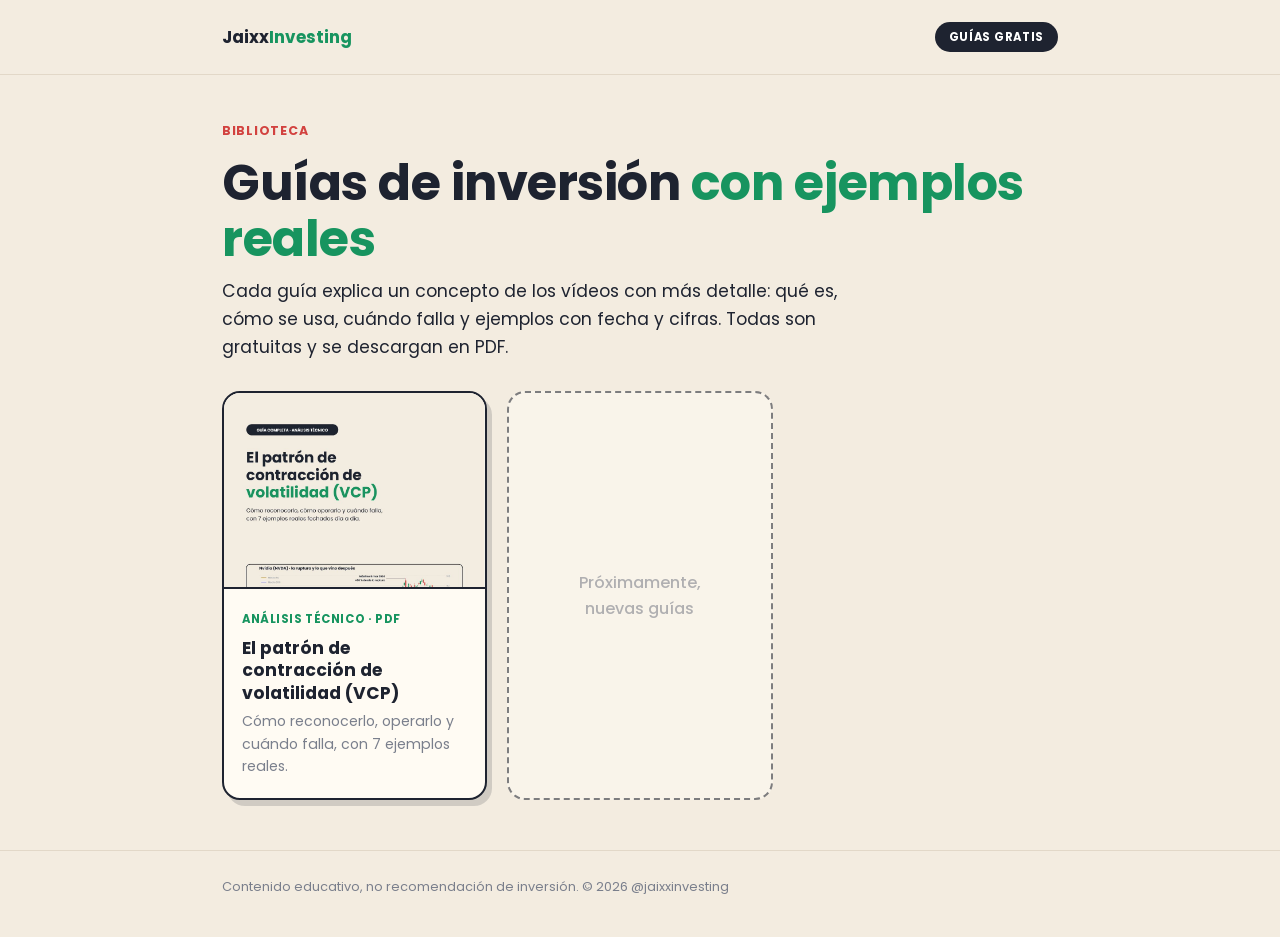
==== index.html @ bf3d1009 "Web de guías gratuitas: portada y guía del VCP Co-Authored-By: Claude Opus 5.5 <noreply@anthropic.co" ====
<!DOCTYPE html>
<html lang="es">
<head>
<meta charset="utf-8">
<meta name="viewport" content="width=device-width,initial-scale=1">
<title>Guías gratuitas de inversión · JaixxInvesting</title>
<meta name="description" content="Guías en PDF sobre bolsa y análisis técnico, con ejemplos reales fechados. Gratis.">
<link rel="preconnect" href="https://fonts.googleapis.com"><link rel="preconnect" href="https://fonts.gstatic.com" crossorigin>
<link href="https://fonts.googleapis.com/css2?family=Poppins:wght@400;500;700&display=swap" rel="stylesheet">
<link rel="stylesheet" href="estilo.css">
</head>
<body>
<header class="top"><div class="wrap"><a class="logo" href="./">Jaixx<span>Investing</span></a><span class="pill">Guías gratis</span></div></header>
<main class="wrap">
  <section class="hero">
    <div class="kick">Biblioteca</div>
    <h1>Guías de inversión <em>con ejemplos reales</em></h1>
    <p class="lead">Cada guía explica un concepto de los vídeos con más detalle: qué es, cómo se usa, cuándo falla y ejemplos con fecha y cifras. Todas son gratuitas y se descargan en PDF.</p>
  </section>
  <section class="grid">
    <a class="card" href="guias/vcp/">
      <img src="guias/vcp/portada.jpg" alt="Portada de la guía del patrón de contracción de volatilidad">
      <div class="body"><span class="tag">Análisis técnico · PDF</span>
        <h3>El patrón de contracción de volatilidad (VCP)</h3>
        <p>Cómo reconocerlo, operarlo y cuándo falla, con 7 ejemplos reales.</p></div>
    </a>
    <div class="card soon">Próximamente,<br>nuevas guías</div>
  </section>
</main>
<footer><div class="wrap">Contenido educativo, no recomendación de inversión. © 2026 @jaixxinvesting</div></footer>
</body>
</html>
---- estilo.css ----
:root{--bg:#F3ECE0;--paper:#FFFBF3;--ink:#1E2330;--green:#17945F;--red:#D2423F;--gold:#D89A00;--gray:#7A7F8C;--line:#E2D8C8}
*{box-sizing:border-box;margin:0}
body{background:var(--bg);color:var(--ink);font-family:Poppins,system-ui,sans-serif;line-height:1.6;-webkit-font-smoothing:antialiased}
a{color:inherit}
.wrap{max-width:880px;margin:0 auto;padding:0 22px}
header.top{padding:22px 0;border-bottom:1px solid var(--line)}
header.top .wrap{display:flex;justify-content:space-between;align-items:center;gap:12px}
.logo{font-weight:700;text-decoration:none;font-size:1.05rem}
.logo span{color:var(--green)}
.pill{display:inline-block;background:var(--ink);color:#fff;font-weight:700;font-size:.72rem;letter-spacing:.06em;padding:6px 14px;border-radius:99px;text-transform:uppercase}
.kick{color:var(--red);font-weight:700;font-size:.78rem;letter-spacing:.06em;text-transform:uppercase}
h1{font-size:clamp(2rem,6vw,3.1rem);line-height:1.12;margin:14px 0 12px;letter-spacing:-.01em}
h1 em{font-style:normal;color:var(--green)}
h2{font-size:1.35rem;margin:38px 0 12px}
.lead{font-size:1.08rem;max-width:640px}
.hero{padding:46px 0 30px}
.grid{display:grid;grid-template-columns:repeat(auto-fill,minmax(250px,1fr));gap:20px;padding-bottom:50px}
.card{background:var(--paper);border:2px solid var(--ink);border-radius:18px;overflow:hidden;text-decoration:none;display:flex;flex-direction:column;box-shadow:5px 6px 0 rgba(30,35,48,.16);transition:transform .15s}
.card:hover{transform:translateY(-3px)}
.card img{width:100%;aspect-ratio:4/3;object-fit:cover;object-position:top;border-bottom:2px solid var(--ink)}
.card .body{padding:16px 18px 20px}
.card h3{font-size:1.08rem;line-height:1.3;margin:6px 0}
.card p{font-size:.88rem;color:var(--gray)}
.tag{font-size:.72rem;font-weight:700;color:var(--green);text-transform:uppercase;letter-spacing:.05em}
.soon{border-style:dashed;opacity:.55;box-shadow:none;justify-content:center;align-items:center;min-height:220px;text-align:center;padding:20px;color:var(--gray);font-weight:500}
.guide-top{display:grid;grid-template-columns:1.25fr .75fr;gap:34px;align-items:center;padding:40px 0 10px}
.guide-top img{width:100%;border:2px solid var(--ink);border-radius:12px;box-shadow:6px 8px 0 rgba(30,35,48,.16);transform:rotate(2deg)}
.btn{display:inline-flex;align-items:center;gap:10px;background:var(--green);color:#fff;font-weight:700;font-size:1.05rem;padding:15px 26px;border-radius:99px;text-decoration:none;margin-top:18px;box-shadow:0 6px 0 #0f6b44;transition:transform .1s}
.btn:active{transform:translateY(3px);box-shadow:0 3px 0 #0f6b44}
.meta{font-size:.82rem;color:var(--gray);margin-top:12px}
ul.list{padding-left:0;list-style:none}
ul.list li{padding:9px 0 9px 34px;position:relative;border-bottom:1px solid var(--line)}
ul.list li::before{content:"";position:absolute;left:4px;top:15px;width:16px;height:16px;border-radius:5px;background:var(--green)}
table{width:100%;border-collapse:collapse;background:var(--paper);border:2px solid var(--ink);border-radius:12px;overflow:hidden;font-size:.9rem}
th{background:var(--ink);color:#fff;text-align:left;padding:10px 12px;font-size:.78rem}
td{padding:10px 12px;border-top:1px solid var(--line)}
.ok{color:var(--green);font-weight:700}.ko{color:var(--red);font-weight:700}
.figs{display:grid;gap:14px}
.figs img{width:100%;border-radius:12px;border:1px solid var(--line)}
.figs p{font-size:.82rem;color:var(--gray);margin-top:-6px}
.box{background:var(--paper);border:2px solid var(--ink);border-radius:16px;padding:22px;margin:34px 0}
.cta{text-align:center}
footer{border-top:1px solid var(--line);padding:26px 0 40px;font-size:.8rem;color:var(--gray)}
@media (max-width:700px){.guide-top{grid-template-columns:1fr}.guide-top img{max-width:250px;margin:0 auto;display:block}.hide-m{display:none}}
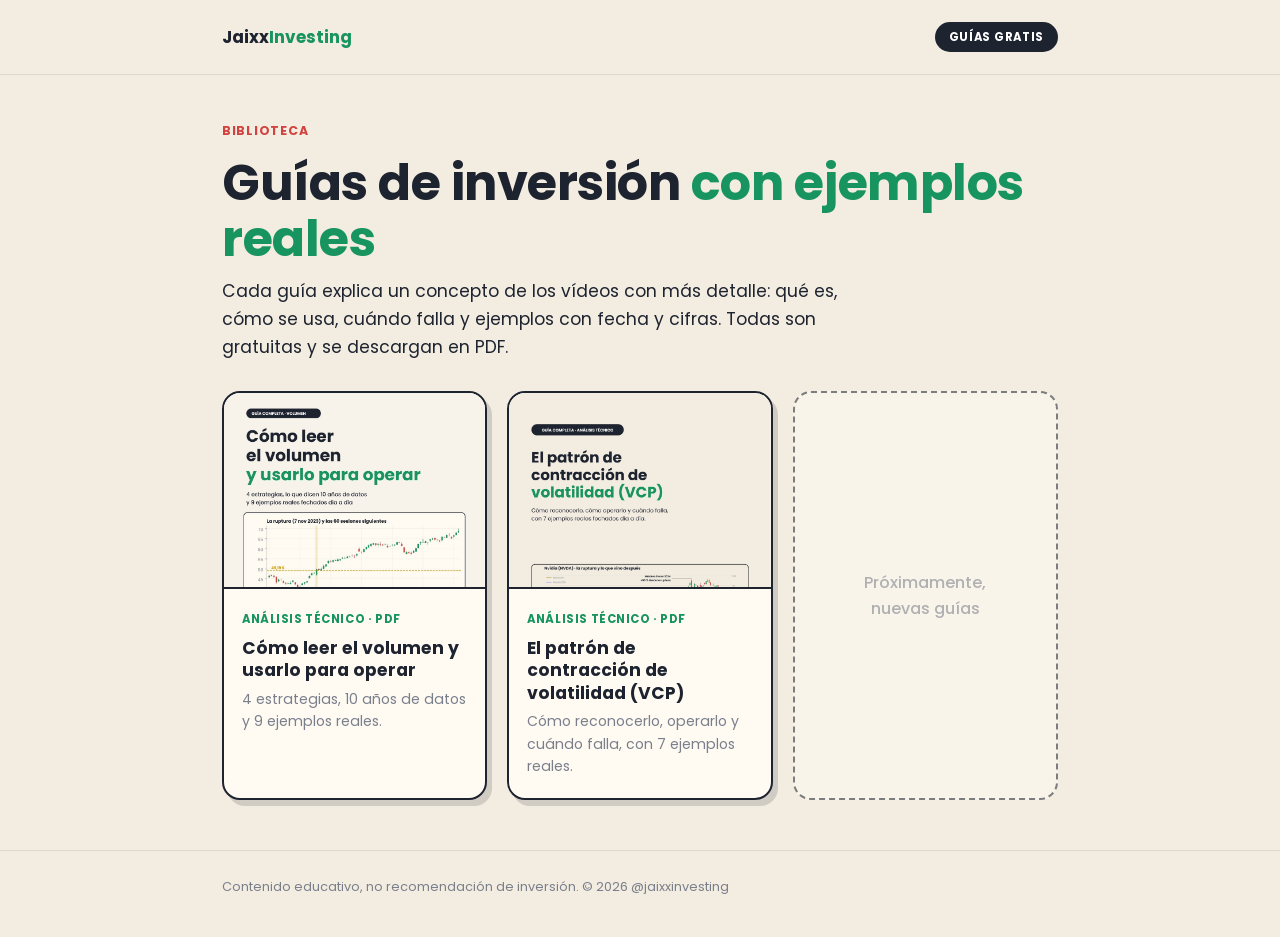
==== commit 55dc784b: "Añade la guía del volumen Co-Authored-By: Claude Opus 5.5 <noreply@anthropic.com> Claude-Session: ht" ====
--- a/index.html
+++ b/index.html
@@ -18,6 +18,12 @@
     <p class="lead">Cada guía explica un concepto de los vídeos con más detalle: qué es, cómo se usa, cuándo falla y ejemplos con fecha y cifras. Todas son gratuitas y se descargan en PDF.</p>
   </section>
   <section class="grid">
+    <a class="card" href="guias/volumen/">
+      <img src="guias/volumen/portada.jpg" alt="Portada de la guía del volumen">
+      <div class="body"><span class="tag">Análisis técnico · PDF</span>
+        <h3>Cómo leer el volumen y usarlo para operar</h3>
+        <p>4 estrategias, 10 años de datos y 9 ejemplos reales.</p></div>
+    </a>
     <a class="card" href="guias/vcp/">
       <img src="guias/vcp/portada.jpg" alt="Portada de la guía del patrón de contracción de volatilidad">
       <div class="body"><span class="tag">Análisis técnico · PDF</span>
@@ -28,5 +34,6 @@
   </section>
 </main>
 <footer><div class="wrap">Contenido educativo, no recomendación de inversión. © 2026 @jaixxinvesting</div></footer>
+<script data-goatcounter="https://jaixxinvesting.goatcounter.com/count" async src="//gc.zgo.at/count.js"></script>
 </body>
 </html>
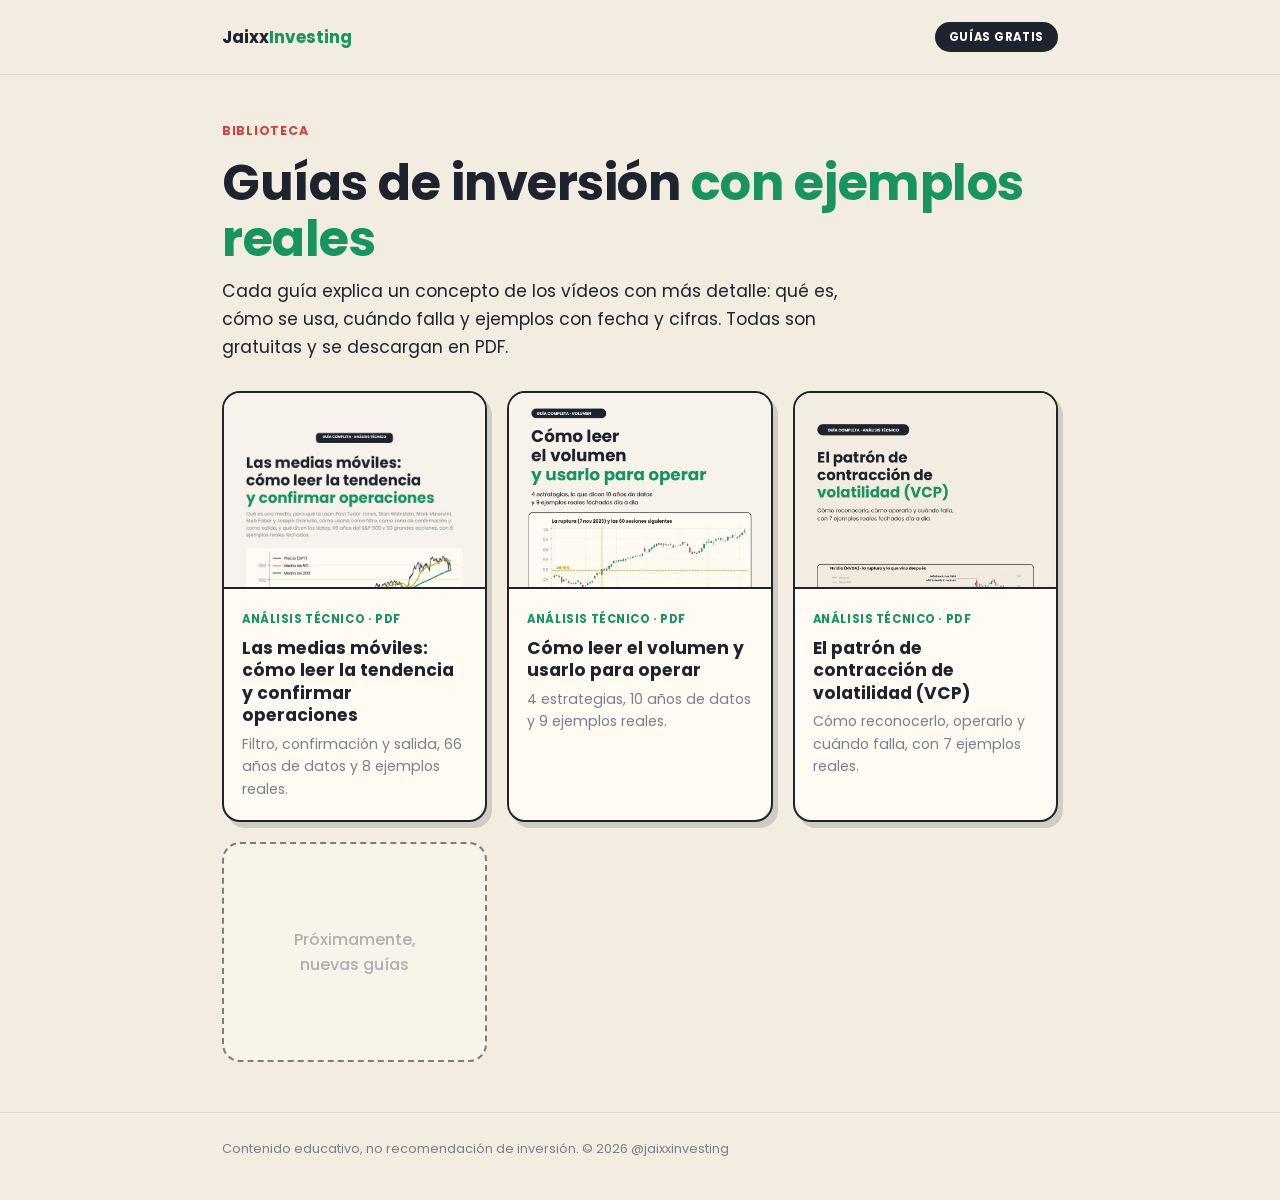
==== commit 18dd199a: "Guía de las medias móviles Co-Authored-By: Claude Opus 5.5 <noreply@anthropic.com> Claude-Session: h" ====
--- a/index.html
+++ b/index.html
@@ -18,6 +18,12 @@
     <p class="lead">Cada guía explica un concepto de los vídeos con más detalle: qué es, cómo se usa, cuándo falla y ejemplos con fecha y cifras. Todas son gratuitas y se descargan en PDF.</p>
   </section>
   <section class="grid">
+    <a class="card" href="guias/medias/">
+      <img src="guias/medias/portada.jpg" alt="Portada de la guía de las medias móviles">
+      <div class="body"><span class="tag">Análisis técnico · PDF</span>
+        <h3>Las medias móviles: cómo leer la tendencia y confirmar operaciones</h3>
+        <p>Filtro, confirmación y salida, 66 años de datos y 8 ejemplos reales.</p></div>
+    </a>
     <a class="card" href="guias/volumen/">
       <img src="guias/volumen/portada.jpg" alt="Portada de la guía del volumen">
       <div class="body"><span class="tag">Análisis técnico · PDF</span>
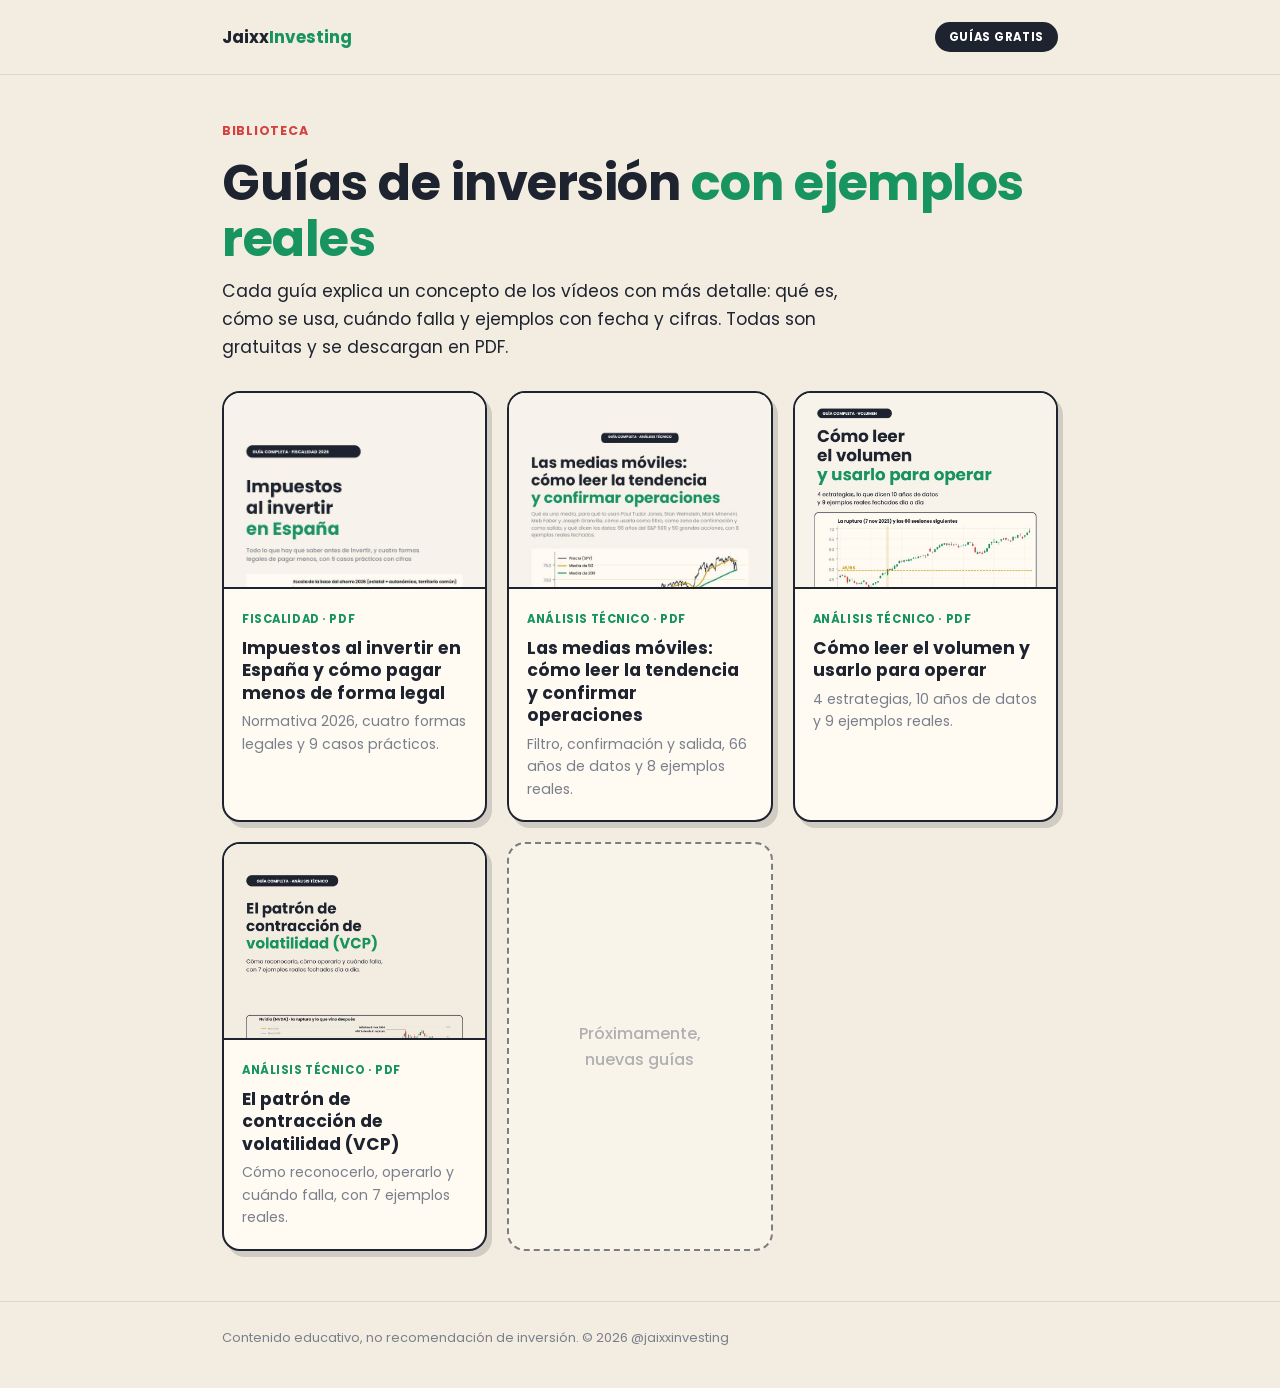
==== commit 50af2824: "Guía de impuestos al invertir en España Co-Authored-By: Claude Opus 5.5 <noreply@anthropic.com> Clau" ====
--- a/index.html
+++ b/index.html
@@ -4,7 +4,7 @@
 <meta charset="utf-8">
 <meta name="viewport" content="width=device-width,initial-scale=1">
 <title>Guías gratuitas de inversión · JaixxInvesting</title>
-<meta name="description" content="Guías en PDF sobre bolsa y análisis técnico, con ejemplos reales fechados. Gratis.">
+<meta name="description" content="Guías en PDF sobre bolsa, análisis técnico y fiscalidad, con ejemplos reales. Gratis.">
 <link rel="preconnect" href="https://fonts.googleapis.com"><link rel="preconnect" href="https://fonts.gstatic.com" crossorigin>
 <link href="https://fonts.googleapis.com/css2?family=Poppins:wght@400;500;700&display=swap" rel="stylesheet">
 <link rel="stylesheet" href="estilo.css">
@@ -18,6 +18,12 @@
     <p class="lead">Cada guía explica un concepto de los vídeos con más detalle: qué es, cómo se usa, cuándo falla y ejemplos con fecha y cifras. Todas son gratuitas y se descargan en PDF.</p>
   </section>
   <section class="grid">
+    <a class="card" href="guias/impuestos/">
+      <img src="guias/impuestos/portada.jpg" alt="Portada de la guía de impuestos al invertir en España">
+      <div class="body"><span class="tag">Fiscalidad · PDF</span>
+        <h3>Impuestos al invertir en España y cómo pagar menos de forma legal</h3>
+        <p>Normativa 2026, cuatro formas legales y 9 casos prácticos.</p></div>
+    </a>
     <a class="card" href="guias/medias/">
       <img src="guias/medias/portada.jpg" alt="Portada de la guía de las medias móviles">
       <div class="body"><span class="tag">Análisis técnico · PDF</span>
